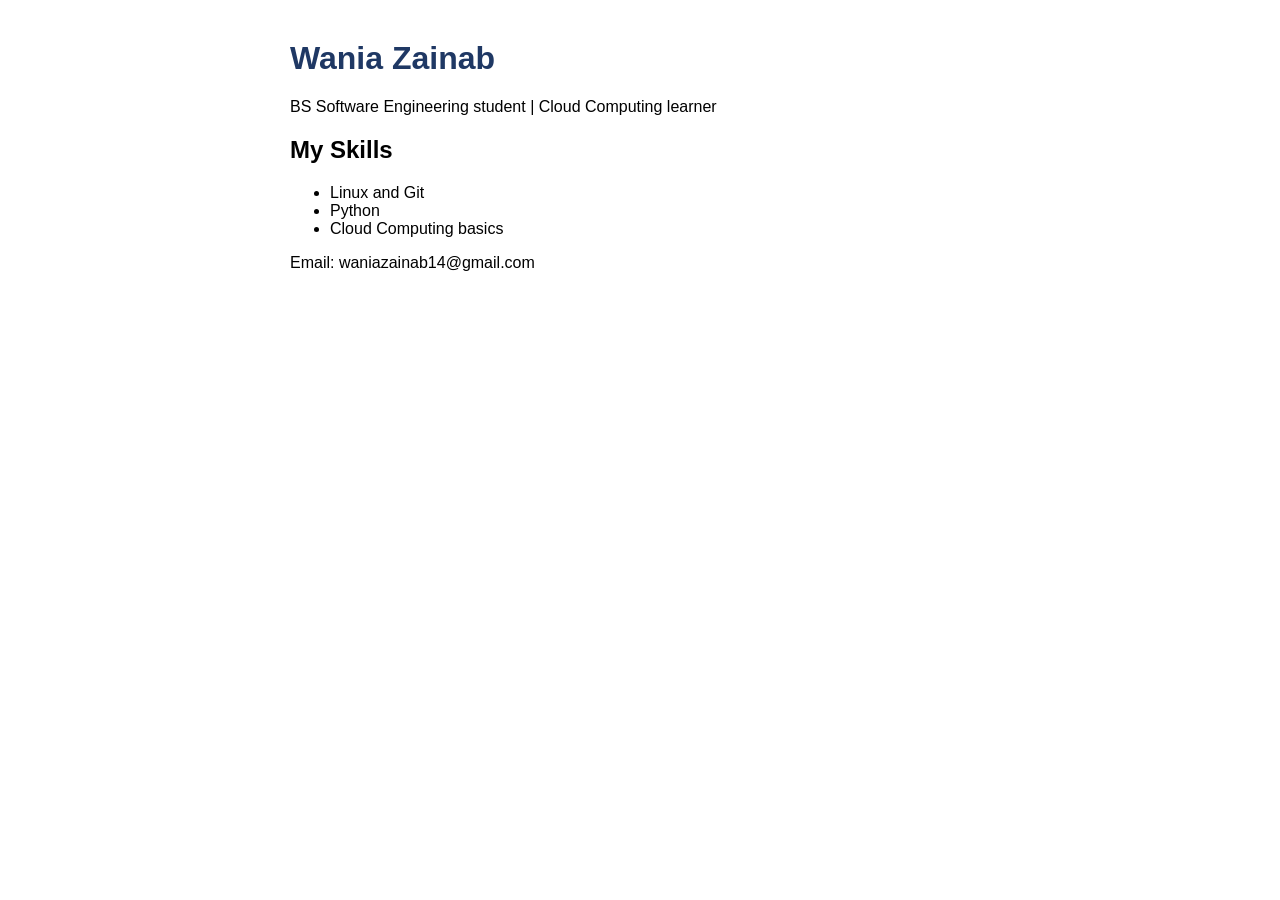
==== index.html @ 164bf60f "Add my website" ====
<!DOCTYPE html>
<html>
<head>
 <title>My Portfolio</title>
 <style>
 body { font-family: Arial; max-width: 700px; margin: 40px auto; }
 h1 { color: #1F3864; }
 </style>
</head>
<body>
 <h1>Wania Zainab</h1>
 <p>BS Software Engineering student | Cloud Computing learner</p>
 <h2>My Skills</h2>
 <ul>
 <li>Linux and Git</li>
 <li>Python</li>
 <li>Cloud Computing basics</li>
 </ul>
 <p>Email: waniazainab14@gmail.com</p>
</body>
</html>
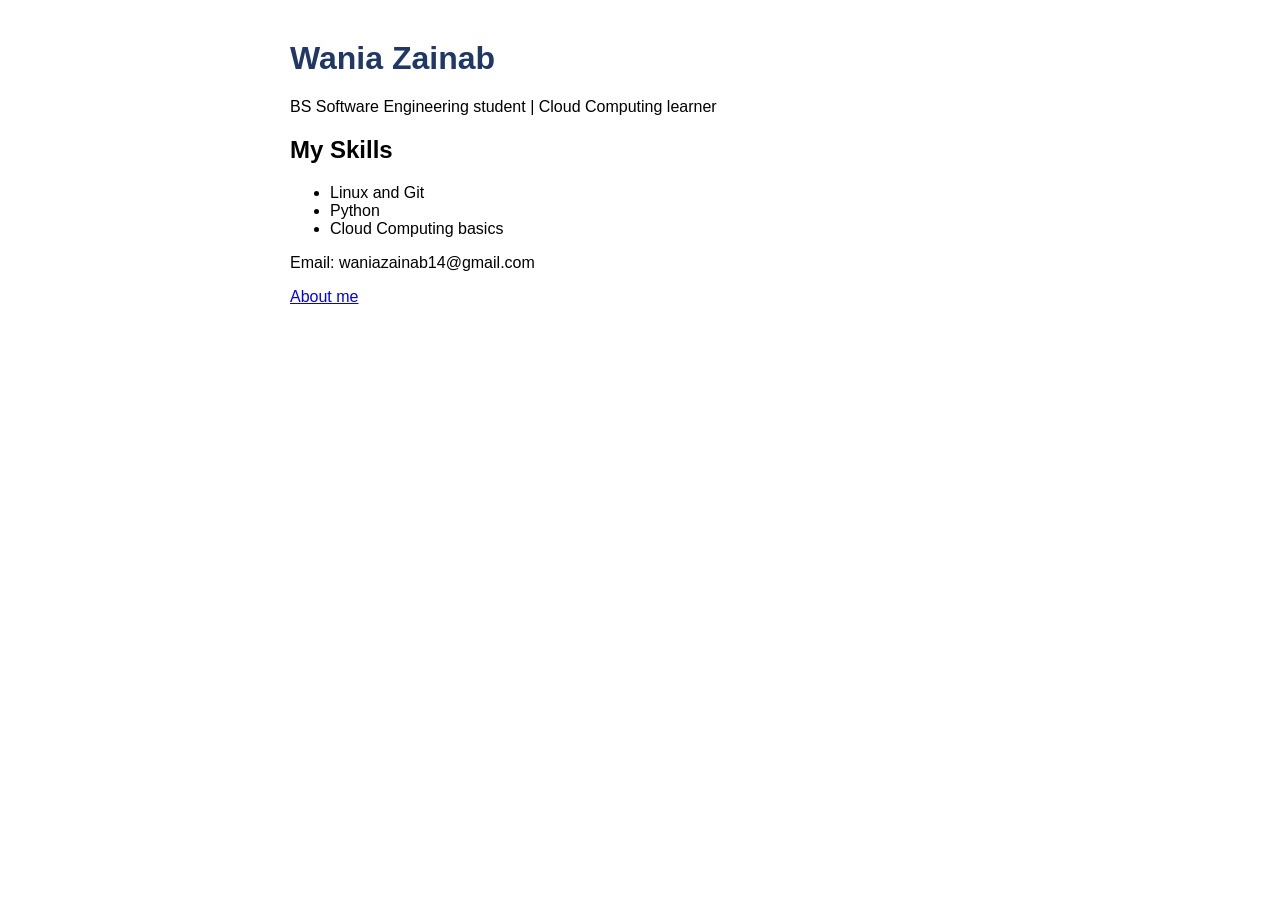
==== commit 8af435d7: "Add about page and navigation link" ====
--- a/index.html
+++ b/index.html
@@ -17,5 +17,6 @@
  <li>Cloud Computing basics</li>
  </ul>
  <p>Email: waniazainab14@gmail.com</p>
+ <p><a href="about.html">About me</a></p>
 </body>
 </html>
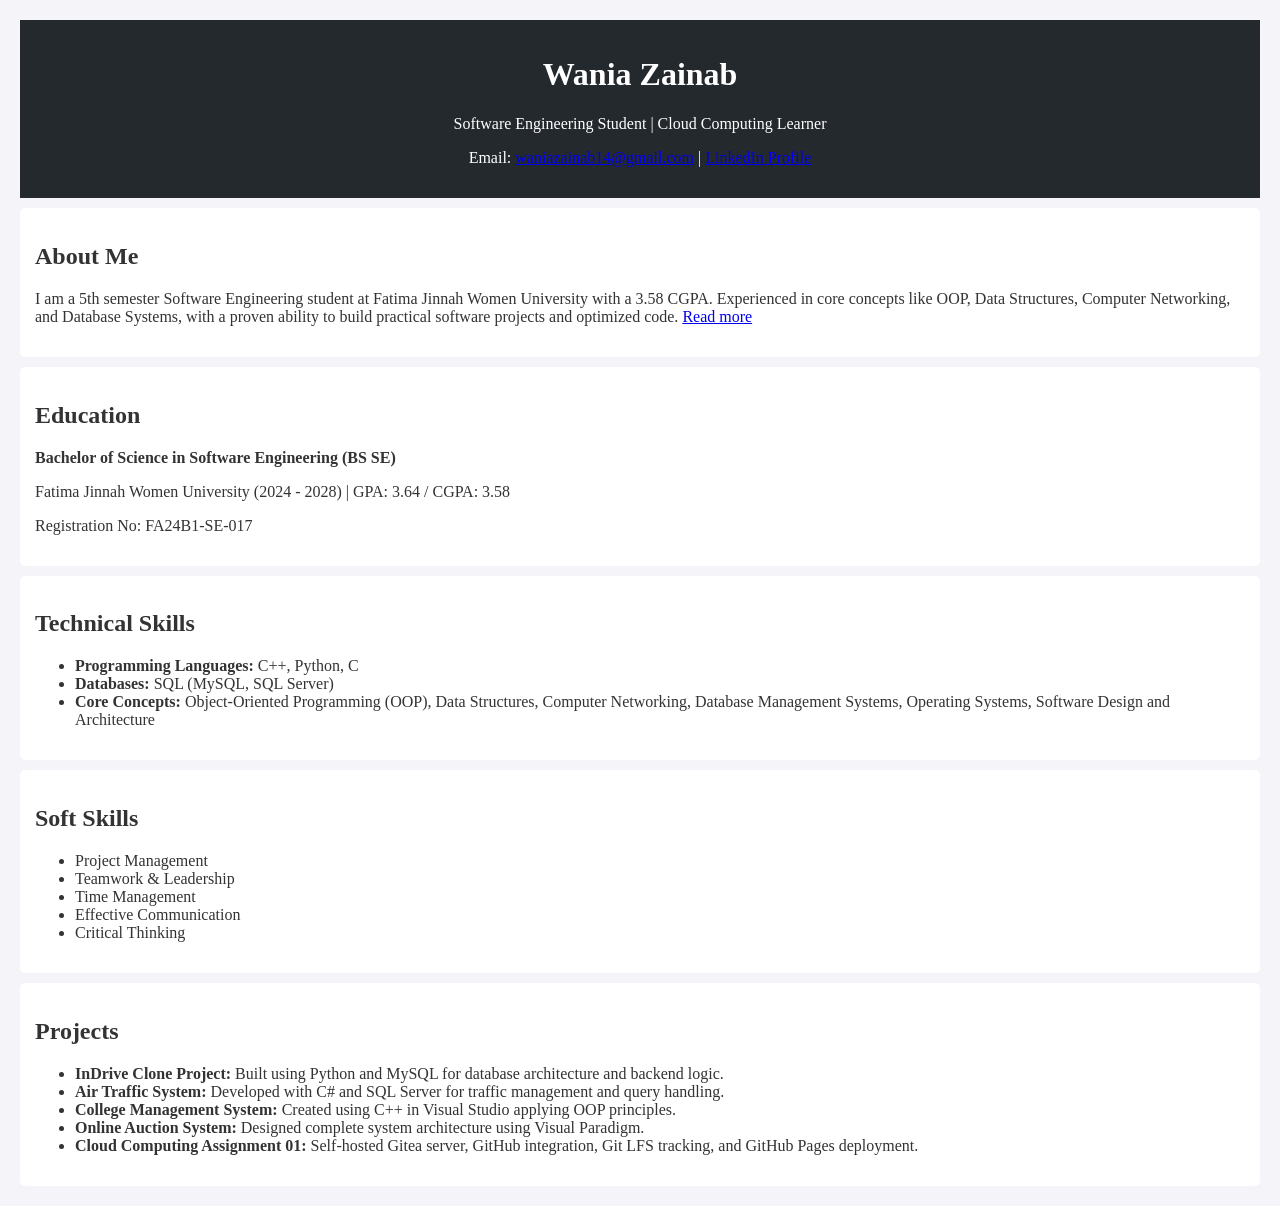
==== commit c29ad771: "Revise index.html for enhanced portfolio presentation Updated the portfolio page with new sections a" ====
--- a/index.html
+++ b/index.html
@@ -1,22 +1,69 @@
 <!DOCTYPE html>
-<html>
+<html lang="en">
 <head>
- <title>My Portfolio</title>
- <style>
- body { font-family: Arial; max-width: 700px; margin: 40px auto; }
- h1 { color: #1F3864; }
- </style>
+ <meta charset="UTF-8">
+ <meta name="viewport" content="width=device-width, initial-scale=1.0">
+ <title>Wania Zainab - Portfolio</title>
+ <link rel="stylesheet" href="styles.css">
 </head>
 <body>
- <h1>Wania Zainab</h1>
- <p>BS Software Engineering student | Cloud Computing learner</p>
- <h2>My Skills</h2>
- <ul>
- <li>Linux and Git</li>
- <li>Python</li>
- <li>Cloud Computing basics</li>
- </ul>
- <p>Email: waniazainab14@gmail.com</p>
- <p><a href="about.html">About me</a></p>
+ <header>
+  <h1>Wania Zainab</h1>
+  <p>Software Engineering Student | Cloud Computing Learner</p>
+  <p>Email: <a href="mailto:waniazainab14@gmail.com">waniazainab14@gmail.com</a> | <a href="https://linkedin.com/in/wania-zainab-6a4417341" target="_blank">LinkedIn Profile</a></p>
+ </header>
+
+ <section id="about">
+  <h2>About Me</h2>
+  <p>I am a 5th semester Software Engineering student at Fatima Jinnah Women University with a 3.58 CGPA. Experienced in core concepts like OOP, Data Structures, Computer Networking, and Database Systems, with a proven ability to build practical software projects and optimized code. <a href="about.html">Read more</a></p>
+ </section>
+
+ <section id="education">
+  <h2>Education</h2>
+  <p><strong>Bachelor of Science in Software Engineering (BS SE)</strong></p>
+  <p>Fatima Jinnah Women University (2024 - 2028) | GPA: 3.64 / CGPA: 3.58</p>
+  <p>Registration No: FA24B1-SE-017</p>
+ </section>
+
+ <section id="skills">
+  <h2>Technical Skills</h2>
+  <ul>
+   <li><strong>Programming Languages:</strong> C++, Python, C</li>
+   <li><strong>Databases:</strong> SQL (MySQL, SQL Server)</li>
+   <li><strong>Core Concepts:</strong> Object-Oriented Programming (OOP), Data Structures, Computer Networking, Database Management Systems, Operating Systems, Software Design and Architecture</li>
+  </ul>
+ </section>
+
+ <section id="soft-skills">
+  <h2>Soft Skills</h2>
+  <ul>
+   <li>Project Management</li>
+   <li>Teamwork & Leadership</li>
+   <li>Time Management</li>
+   <li>Effective Communication</li>
+   <li>Critical Thinking</li>
+  </ul>
+ </section>
+
+ <section id="projects">
+  <h2>Projects</h2>
+  <ul>
+   <li>
+    <strong>InDrive Clone Project:</strong> Built using Python and MySQL for database architecture and backend logic.
+   </li>
+   <li>
+    <strong>Air Traffic System:</strong> Developed with C# and SQL Server for traffic management and query handling.
+   </li>
+   <li>
+    <strong>College Management System:</strong> Created using C++ in Visual Studio applying OOP principles.
+   </li>
+   <li>
+    <strong>Online Auction System:</strong> Designed complete system architecture using Visual Paradigm.
+   </li>
+   <li>
+    <strong>Cloud Computing Assignment 01:</strong> Self-hosted Gitea server, GitHub integration, Git LFS tracking, and GitHub Pages deployment.
+   </li>
+  </ul>
+ </section>
 </body>
-</html>+</html>
--- a/styles.css
+++ b/styles.css
@@ -0,0 +1,18 @@
+body {
+    font-family: Times New Roman, serif;
+    margin: 20px;
+    background-color: #f4f4f9;
+    color: #333;
+}
+header {
+    background-color: #24292e;
+    color: white;
+    padding: 15px;
+    text-align: center;
+}
+section {
+    background: white;
+    padding: 15px;
+    margin-top: 10px;
+    border-radius: 5px;
+}
